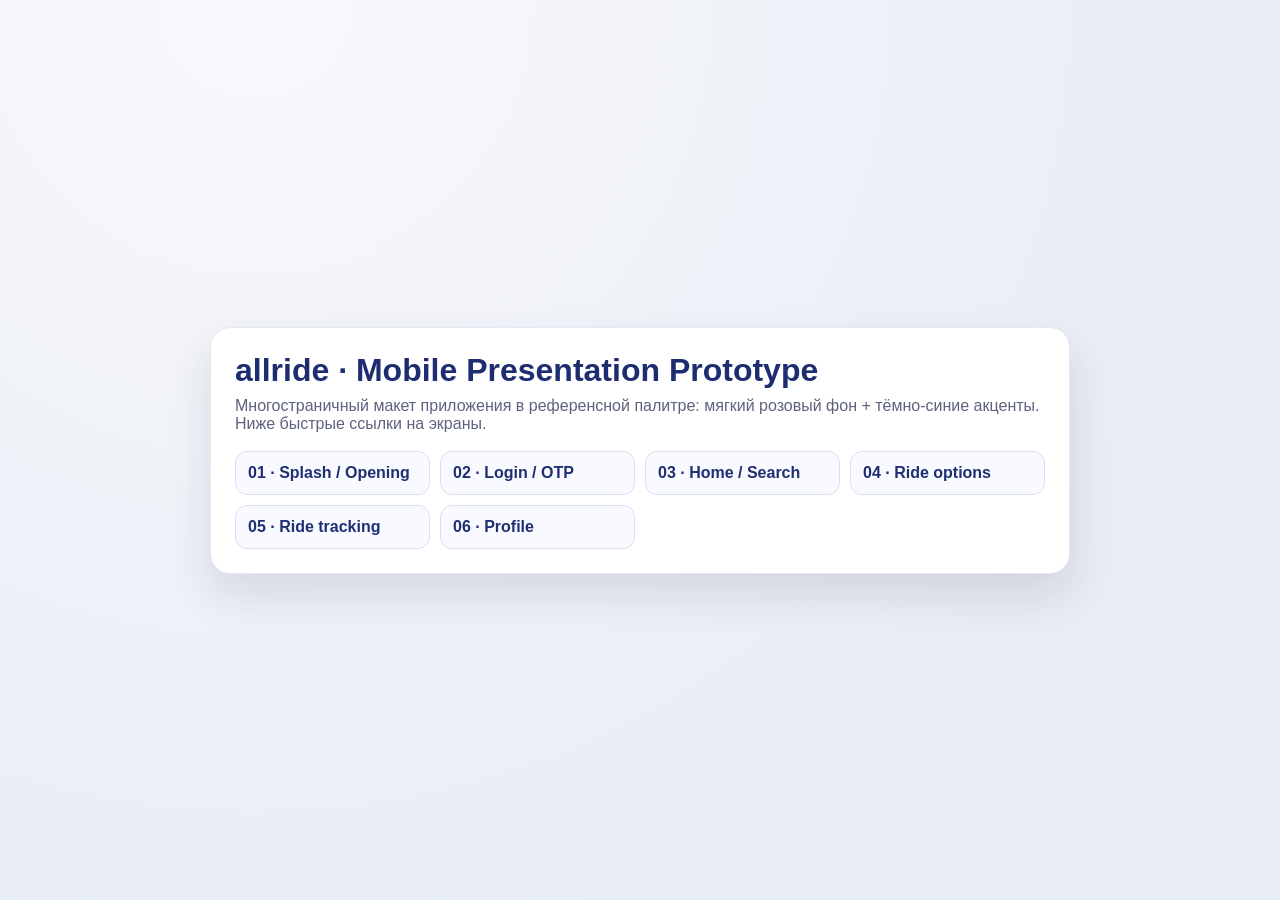
==== index.html @ 605f5a72 "feat: create multi-page mobile presentation mockup for allride" ====
<!doctype html>
<html lang="ru">
  <head>
    <meta charset="UTF-8" />
    <meta name="viewport" content="width=device-width, initial-scale=1.0" />
    <title>NCO205 · allride presentation prototype</title>
    <link rel="stylesheet" href="./assets/styles.css" />
  </head>
  <body>
    <main class="landing">
      <h1>allride · Mobile Presentation Prototype</h1>
      <p>
        Многостраничный макет приложения в референсной палитре: мягкий розовый фон + тёмно-синие акценты.
        Ниже быстрые ссылки на экраны.
      </p>

      <section class="link-grid">
        <a class="link-tile" href="./pages/splash.html">01 · Splash / Opening</a>
        <a class="link-tile" href="./pages/auth.html">02 · Login / OTP</a>
        <a class="link-tile" href="./pages/home.html">03 · Home / Search</a>
        <a class="link-tile" href="./pages/rides.html">04 · Ride options</a>
        <a class="link-tile" href="./pages/tracking.html">05 · Ride tracking</a>
        <a class="link-tile" href="./pages/profile.html">06 · Profile</a>
      </section>
    </main>
  </body>
</html>
---- assets/styles.css ----
:root {
  --bg-main: #f5b2ac;
  --bg-main-soft: #f8c4bf;
  --primary: #1f2f72;
  --primary-strong: #15204f;
  --surface: #fffdfc;
  --surface-soft: #f7f6fb;
  --text: #20243b;
  --muted: #6d7084;
  --success: #22b48a;
  --danger: #d64f5d;
  --radius-xl: 28px;
  --radius-lg: 20px;
  --radius-md: 14px;
  --radius-sm: 10px;
  --shadow-main: 0 18px 42px rgba(22, 27, 53, 0.24);
  --shadow-soft: 0 8px 20px rgba(22, 27, 53, 0.1);
  --border-soft: 1px solid rgba(20, 30, 72, 0.12);
}

* {
  box-sizing: border-box;
}

html,
body {
  margin: 0;
  min-height: 100%;
  font-family: Inter, -apple-system, BlinkMacSystemFont, "Segoe UI", Roboto, sans-serif;
  color: var(--text);
}

body {
  background: radial-gradient(circle at 20% 0%, #f8f9fc 0%, #e8ecf5 72%);
  min-height: 100dvh;
  display: grid;
  place-items: center;
  padding: 18px;
}

a {
  color: inherit;
  text-decoration: none;
}

.device-shell {
  width: min(430px, 100%);
}

.device {
  width: 100%;
  min-height: 760px;
  height: min(860px, calc(100dvh - 80px));
  border: 10px solid #101219;
  border-radius: 44px;
  background: linear-gradient(180deg, var(--bg-main) 0%, var(--bg-main-soft) 100%);
  box-shadow: var(--shadow-main);
  overflow: hidden;
  position: relative;
}

.statusbar {
  height: 44px;
  display: flex;
  align-items: center;
  justify-content: space-between;
  padding: 0 20px;
  font-size: 13px;
  font-weight: 600;
}

.statusbar__icons {
  display: flex;
  align-items: center;
  gap: 8px;
}

.statusbar__dot {
  width: 6px;
  height: 6px;
  border-radius: 999px;
  background: #1a2047;
}

.safe-area {
  height: calc(100% - 44px);
  padding: 14px 18px 22px;
  display: flex;
  flex-direction: column;
  gap: 14px;
}

.screen-splash {
  justify-content: space-between;
  padding-top: 58px;
  padding-bottom: 34px;
}

.brand-block {
  display: grid;
  justify-items: center;
  gap: 10px;
  text-align: center;
}

.brand-icon {
  width: 100px;
  height: 100px;
  border-radius: 28px;
  background: #fff;
  display: grid;
  place-items: center;
  font-size: 48px;
  box-shadow: var(--shadow-soft);
}

.brand-title {
  font-size: 46px;
  line-height: 1;
  margin: 0;
  color: var(--primary);
  letter-spacing: 0.4px;
  font-weight: 800;
}

.brand-tagline {
  margin: 0;
  font-size: 17px;
  color: rgba(24, 28, 55, 0.84);
  max-width: 270px;
}

.hint {
  text-align: center;
  font-size: 13px;
  color: rgba(31, 47, 114, 0.7);
}

.hero-card {
  min-height: 190px;
  border-radius: var(--radius-xl);
  background: linear-gradient(160deg, rgba(255, 255, 255, 0.58), rgba(255, 255, 255, 0.14)),
    linear-gradient(120deg, #d6d8e8, #f3d6cf 42%, #d8bfd8 100%);
  border: var(--border-soft);
  box-shadow: var(--shadow-soft);
  padding: 18px;
  display: flex;
  align-items: flex-end;
}

.hero-card__content {
  width: 100%;
  background: rgba(255, 255, 255, 0.76);
  border-radius: var(--radius-md);
  padding: 12px 14px;
}

.hero-label {
  margin: 0;
  color: var(--muted);
  font-size: 13px;
}

.hero-title {
  margin: 2px 0 4px;
  font-size: 34px;
  line-height: 1;
  color: var(--primary);
}

.hero-note {
  margin: 0;
  font-size: 13px;
  color: #2f355a;
}

.panel {
  background: rgba(255, 255, 255, 0.72);
  border-radius: var(--radius-xl);
  border: var(--border-soft);
  padding: 14px;
  display: grid;
  gap: 10px;
  box-shadow: var(--shadow-soft);
}

.label {
  font-size: 12px;
  font-weight: 700;
  letter-spacing: 0.3px;
  text-transform: uppercase;
  color: #2d3567;
}

.pill-input {
  background: #fff;
  border-radius: 999px;
  border: 1px solid rgba(30, 40, 90, 0.12);
  display: flex;
  align-items: center;
  padding: 0 14px;
  min-height: 48px;
}

.pill-input span {
  font-weight: 700;
  color: #2d3567;
  padding-right: 10px;
}

.pill-input input {
  border: 0;
  width: 100%;
  font: inherit;
  background: transparent;
  color: var(--text);
  outline: none;
}

.pill-input input::placeholder {
  color: #8f93a8;
}

.btn {
  border: 0;
  display: inline-flex;
  align-items: center;
  justify-content: center;
  border-radius: 999px;
  font-weight: 700;
  font-size: 15px;
  min-height: 46px;
  cursor: pointer;
  transition: transform 0.16s ease, box-shadow 0.16s ease;
}

.btn:active {
  transform: translateY(1px);
}

.btn--primary {
  background: linear-gradient(180deg, #253985 0%, #1a285f 100%);
  color: #fff;
  box-shadow: 0 8px 16px rgba(24, 36, 84, 0.3);
}

.btn--ghost {
  background: rgba(255, 255, 255, 0.8);
  color: #27336a;
  border: 1px solid rgba(39, 51, 106, 0.16);
}

.btn--lg {
  min-height: 50px;
  width: 100%;
}

.top-row {
  display: flex;
  align-items: center;
  justify-content: space-between;
  gap: 10px;
}

.title {
  margin: 0;
  font-size: 24px;
  line-height: 1.15;
  color: var(--primary-strong);
}

.subtitle {
  margin: 3px 0 0;
  font-size: 13px;
  color: #505777;
}

.icon-btn {
  width: 38px;
  height: 38px;
  border-radius: 999px;
  border: 0;
  background: #151d4c;
  color: #fff;
  display: grid;
  place-items: center;
  font-size: 18px;
}

.map-card {
  background: linear-gradient(145deg, #fcfdff 0%, #eef2ff 100%);
  border-radius: var(--radius-xl);
  border: var(--border-soft);
  min-height: 200px;
  padding: 14px;
  position: relative;
  overflow: hidden;
}

.map-card::before,
.map-card::after {
  content: "";
  position: absolute;
  border-radius: 999px;
  background: rgba(31, 47, 114, 0.09);
}

.map-card::before {
  width: 260px;
  height: 260px;
  top: -160px;
  right: -90px;
}

.map-card::after {
  width: 210px;
  height: 210px;
  bottom: -135px;
  left: -75px;
}

.route-chip {
  position: relative;
  z-index: 2;
  background: #fff;
  border-radius: 12px;
  padding: 10px 12px;
  margin-bottom: 8px;
  font-size: 13px;
  border: 1px solid rgba(27, 36, 82, 0.08);
  display: flex;
  justify-content: space-between;
  align-items: center;
}

.route-chip strong {
  display: block;
  font-size: 14px;
  margin-bottom: 2px;
}

.search-box {
  border-radius: 14px;
  background: #fff;
  border: 1px solid rgba(28, 36, 86, 0.14);
  min-height: 46px;
  padding: 0 14px;
  display: flex;
  align-items: center;
  color: #757b95;
}

.quick-grid {
  display: grid;
  grid-template-columns: repeat(3, 1fr);
  gap: 10px;
}

.quick-card {
  background: rgba(255, 255, 255, 0.84);
  border: var(--border-soft);
  border-radius: 16px;
  padding: 12px 8px;
  text-align: center;
  font-size: 12px;
  color: #2e376b;
  font-weight: 600;
  display: grid;
  gap: 6px;
}

.quick-emoji {
  font-size: 22px;
}

.bottom-tabs {
  margin-top: auto;
  background: rgba(255, 255, 255, 0.88);
  border: var(--border-soft);
  border-radius: 20px;
  padding: 8px;
  display: grid;
  grid-template-columns: repeat(4, 1fr);
  gap: 6px;
}

.bottom-tab {
  font-size: 11px;
  color: #6f7290;
  border-radius: 12px;
  min-height: 44px;
  display: grid;
  place-items: center;
  text-align: center;
  font-weight: 600;
}

.bottom-tab.is-active {
  color: #1d2964;
  background: rgba(29, 41, 100, 0.1);
}

.ride-list {
  display: grid;
  gap: 10px;
}

.ride-option {
  background: rgba(255, 255, 255, 0.85);
  border: 1px solid rgba(31, 47, 114, 0.18);
  border-radius: 16px;
  padding: 12px 14px;
  display: grid;
  gap: 5px;
  cursor: pointer;
  transition: border-color 0.15s ease, transform 0.15s ease, background 0.15s ease;
}

.ride-option:active {
  transform: scale(0.99);
}

.ride-option.is-selected {
  border-color: #1f2f72;
  background: #fff;
}

.ride-head {
  display: flex;
  justify-content: space-between;
  font-weight: 700;
}

.ride-meta {
  font-size: 12px;
  color: #636885;
}

.summary-card {
  margin-top: auto;
  background: rgba(255, 255, 255, 0.9);
  border: var(--border-soft);
  border-radius: 18px;
  padding: 14px;
  display: grid;
  gap: 10px;
}

.summary-label {
  font-size: 12px;
  text-transform: uppercase;
  color: #747994;
  letter-spacing: 0.4px;
}

.summary-price {
  margin: 0;
  font-size: 30px;
  color: #17245b;
}

.eta-pill {
  border-radius: 999px;
  background: rgba(255, 255, 255, 0.9);
  border: var(--border-soft);
  min-height: 44px;
  display: flex;
  align-items: center;
  justify-content: center;
  font-weight: 700;
  color: #233070;
}

.route-progress {
  background: rgba(255, 255, 255, 0.86);
  border-radius: 20px;
  border: var(--border-soft);
  padding: 14px;
  display: grid;
  gap: 10px;
}

.progress-row {
  display: flex;
  gap: 10px;
  align-items: flex-start;
  font-size: 13px;
}

.progress-dot {
  margin-top: 2px;
  width: 12px;
  height: 12px;
  border-radius: 999px;
  background: #bbc1dd;
}

.progress-dot.is-active {
  background: var(--success);
}

.driver-card {
  background: rgba(255, 255, 255, 0.9);
  border: var(--border-soft);
  border-radius: 20px;
  padding: 14px;
  display: grid;
  gap: 10px;
}

.driver-head {
  display: flex;
  align-items: center;
  gap: 10px;
}

.avatar {
  width: 46px;
  height: 46px;
  border-radius: 14px;
  background: linear-gradient(145deg, #1f2f72, #42539a);
  color: #fff;
  display: grid;
  place-items: center;
  font-weight: 700;
}

.driver-name {
  margin: 0;
  font-size: 16px;
}

.driver-meta {
  margin: 0;
  color: #6b7087;
  font-size: 13px;
}

.actions-row {
  display: grid;
  gap: 8px;
  grid-template-columns: repeat(2, 1fr);
}

.stat-grid {
  display: grid;
  grid-template-columns: repeat(3, 1fr);
  gap: 8px;
}

.stat-card {
  background: rgba(255, 255, 255, 0.84);
  border: var(--border-soft);
  border-radius: 14px;
  padding: 10px;
}

.stat-value {
  margin: 0;
  font-size: 20px;
  color: #1b285f;
}

.stat-label {
  margin: 2px 0 0;
  font-size: 11px;
  color: #777c95;
}

.list {
  margin: 0;
  padding: 0;
  list-style: none;
  display: grid;
  gap: 8px;
}

.list-item {
  min-height: 44px;
  border-radius: 12px;
  background: #fff;
  border: 1px solid rgba(20, 30, 72, 0.08);
  display: flex;
  align-items: center;
  justify-content: space-between;
  padding: 0 12px;
  font-size: 13px;
}

.flow-nav {
  margin-top: 10px;
  display: flex;
  align-items: center;
  justify-content: space-between;
  color: #4b4f68;
  font-size: 13px;
}

.flow-nav__link {
  color: #1f2f72;
  font-weight: 700;
}

.landing {
  width: min(860px, 100%);
  background: #fff;
  border-radius: 20px;
  padding: 24px;
  border: 1px solid #e4e8f4;
  box-shadow: 0 20px 44px rgba(25, 31, 56, 0.12);
}

.landing h1 {
  margin: 0 0 8px;
  color: #1d2d70;
}

.landing p {
  margin: 0;
  color: #5d627d;
}

.link-grid {
  margin-top: 18px;
  display: grid;
  gap: 10px;
  grid-template-columns: repeat(auto-fit, minmax(180px, 1fr));
}

.link-tile {
  border: 1px solid #dbe0f1;
  border-radius: 12px;
  padding: 12px;
  background: #f8faff;
  color: #1f2f72;
  font-weight: 600;
}

@media (max-width: 520px) {
  body {
    padding: 0;
    background: #0f1118;
  }

  .device-shell {
    width: 100%;
  }

  .device {
    min-height: 100dvh;
    height: 100dvh;
    border: 0;
    border-radius: 0;
    box-shadow: none;
  }

  .flow-nav {
    display: none;
  }

  .landing {
    min-height: 100dvh;
    border-radius: 0;
    border: 0;
    padding: 20px;
  }
}
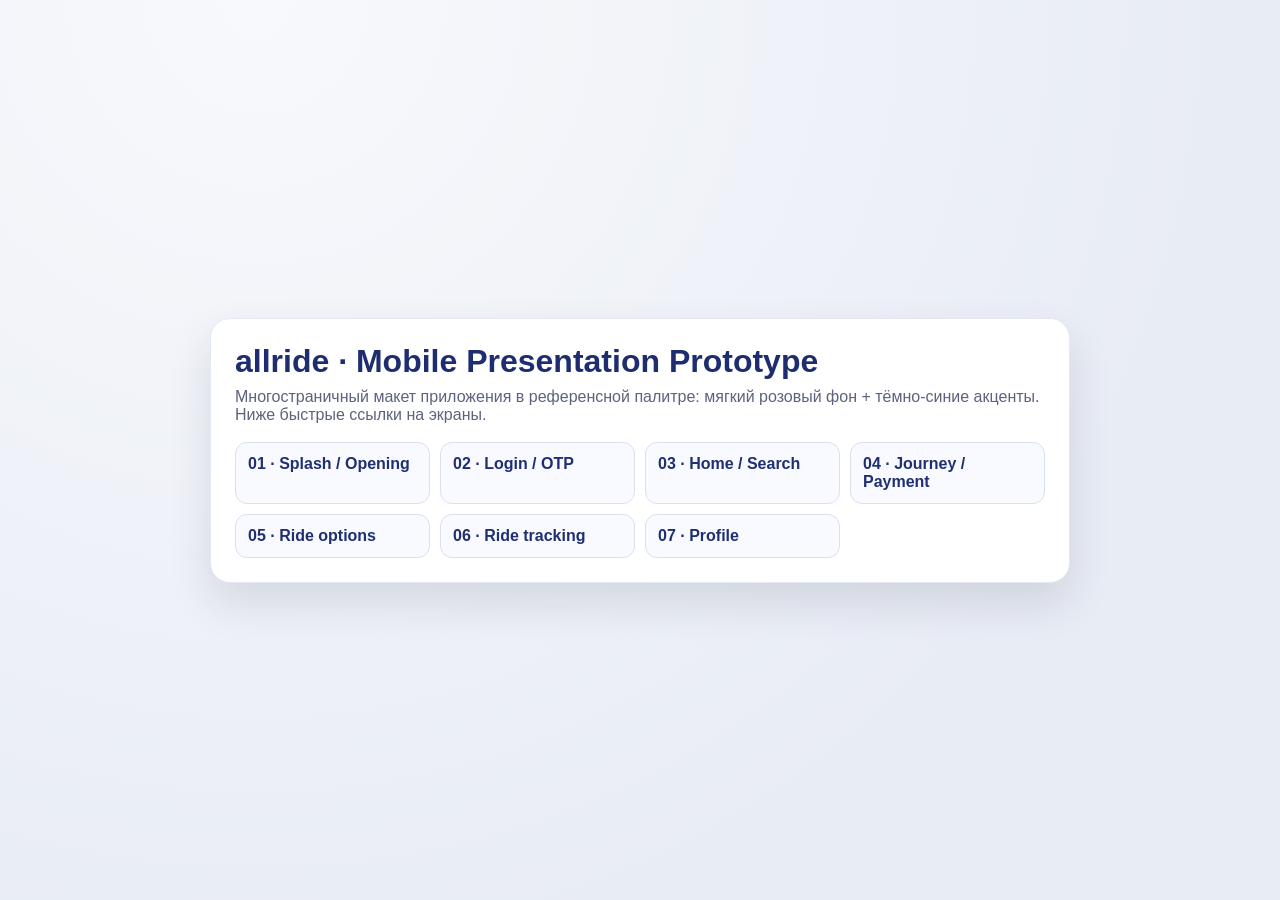
==== commit 78820027: "feat: align home and journey flow with new reference" ====
--- a/index.html
+++ b/index.html
@@ -18,9 +18,10 @@
         <a class="link-tile" href="./pages/splash.html">01 · Splash / Opening</a>
         <a class="link-tile" href="./pages/auth.html">02 · Login / OTP</a>
         <a class="link-tile" href="./pages/home.html">03 · Home / Search</a>
-        <a class="link-tile" href="./pages/rides.html">04 · Ride options</a>
-        <a class="link-tile" href="./pages/tracking.html">05 · Ride tracking</a>
-        <a class="link-tile" href="./pages/profile.html">06 · Profile</a>
+        <a class="link-tile" href="./pages/journey.html">04 · Journey / Payment</a>
+        <a class="link-tile" href="./pages/rides.html">05 · Ride options</a>
+        <a class="link-tile" href="./pages/tracking.html">06 · Ride tracking</a>
+        <a class="link-tile" href="./pages/profile.html">07 · Profile</a>
       </section>
     </main>
   </body>
--- a/assets/styles.css
+++ b/assets/styles.css
@@ -184,6 +184,11 @@
   box-shadow: var(--shadow-soft);
 }
 
+.panel--flat {
+  background: rgba(255, 255, 255, 0.62);
+  box-shadow: none;
+}
+
 .label {
   font-size: 12px;
   font-weight: 700;
@@ -285,6 +290,26 @@
   display: grid;
   place-items: center;
   font-size: 18px;
+}
+
+.top-row--compact {
+  gap: 8px;
+}
+
+.top-row--end {
+  justify-content: flex-end;
+}
+
+.title--script {
+  font-family: "Segoe Script", "Brush Script MT", cursive;
+  font-size: 37px;
+  line-height: 1.05;
+  color: #1f2f72;
+  font-weight: 700;
+}
+
+.home-screen {
+  gap: 10px;
 }
 
 .map-card {
@@ -317,6 +342,100 @@
   height: 210px;
   bottom: -135px;
   left: -75px;
+}
+
+.map-card--city,
+.map-card--route-view {
+  min-height: 210px;
+  background: linear-gradient(155deg, #f6f8ff 0%, #e8edf9 100%);
+}
+
+.map-card--city::before,
+.map-card--city::after,
+.map-card--route-view::before,
+.map-card--route-view::after {
+  opacity: 0.35;
+}
+
+.map-grid {
+  position: absolute;
+  inset: 0;
+  background:
+    repeating-linear-gradient(80deg, rgba(126, 145, 203, 0.22) 0 1px, transparent 1px 46px),
+    repeating-linear-gradient(12deg, rgba(133, 152, 209, 0.2) 0 1px, transparent 1px 44px),
+    linear-gradient(180deg, rgba(181, 198, 235, 0.22), rgba(241, 245, 255, 0.76));
+  border-radius: inherit;
+}
+
+.map-pin {
+  position: absolute;
+  left: 42%;
+  top: 48%;
+  transform: translate(-50%, -50%);
+  width: 34px;
+  height: 34px;
+  border-radius: 999px;
+  background: #fff;
+  border: 2px solid rgba(28, 39, 94, 0.16);
+  display: grid;
+  place-items: center;
+  font-size: 16px;
+  z-index: 2;
+}
+
+.map-path {
+  position: absolute;
+  left: 22%;
+  right: 20%;
+  top: 58%;
+  height: 3px;
+  border-radius: 999px;
+  background: repeating-linear-gradient(90deg, #1f2f72 0 12px, transparent 12px 18px);
+  z-index: 1;
+}
+
+.route-route {
+  position: absolute;
+  height: 4px;
+  border-radius: 999px;
+  background: #2a3f90;
+  z-index: 2;
+}
+
+.route-route--a {
+  width: 56%;
+  left: 18%;
+  top: 62%;
+  transform: rotate(-14deg);
+}
+
+.route-route--b {
+  width: 42%;
+  left: 38%;
+  top: 50%;
+  transform: rotate(8deg);
+}
+
+.route-stop {
+  position: absolute;
+  width: 14px;
+  height: 14px;
+  border-radius: 999px;
+  border: 2px solid #fff;
+  z-index: 3;
+  box-shadow: 0 3px 8px rgba(20, 34, 84, 0.25);
+}
+
+.route-stop--start {
+  left: 28%;
+  top: 66%;
+  background: #f26a74;
+}
+
+.route-stop--end {
+  left: 72%;
+  top: 47%;
+  background: #22b48a;
 }
 
 .route-chip {
@@ -350,6 +469,85 @@
   color: #757b95;
 }
 
+.location-note {
+  min-height: 58px;
+  border-radius: 14px;
+  background: rgba(255, 255, 255, 0.88);
+  border: 1px solid rgba(20, 32, 79, 0.1);
+  padding: 10px 12px;
+  display: flex;
+  gap: 10px;
+  align-items: center;
+}
+
+.location-note__icon {
+  width: 30px;
+  height: 30px;
+  border-radius: 999px;
+  background: #fff;
+  display: grid;
+  place-items: center;
+  border: 1px solid rgba(25, 37, 92, 0.12);
+}
+
+.location-note__text {
+  margin: 1px 0 0;
+  color: #545c7f;
+  font-size: 12px;
+  line-height: 1.25;
+}
+
+.search-box--action {
+  justify-content: space-between;
+  font-size: 14px;
+}
+
+.search-box__action {
+  color: #1e2b66;
+  font-weight: 700;
+}
+
+.panel--locations {
+  padding: 8px;
+}
+
+.recent-list {
+  margin: 0;
+  padding: 0;
+  list-style: none;
+  display: grid;
+  gap: 6px;
+}
+
+.recent-item {
+  min-height: 38px;
+  border-radius: 10px;
+  border: 1px solid rgba(27, 37, 85, 0.09);
+  background: rgba(255, 255, 255, 0.95);
+  display: flex;
+  align-items: center;
+  justify-content: space-between;
+  padding: 0 10px;
+  font-size: 12px;
+  color: #313b70;
+}
+
+.recent-item span:last-child {
+  color: #7b819b;
+}
+
+.promo-banner {
+  margin: -2px 0 0;
+  font-family: "Arial Black", Inter, sans-serif;
+  font-size: 22px;
+  line-height: 0.95;
+  letter-spacing: 0.6px;
+  color: #1f2f72;
+  text-align: center;
+  text-transform: uppercase;
+  opacity: 0.86;
+}
+
 .quick-grid {
   display: grid;
   grid-template-columns: repeat(3, 1fr);
@@ -373,6 +571,64 @@
   font-size: 22px;
 }
 
+.profile-screen {
+  padding-top: 18px;
+}
+
+.profile-card-soft {
+  background: rgba(255, 255, 255, 0.64);
+  border: 1px solid rgba(26, 39, 92, 0.1);
+  border-radius: 22px;
+  padding: 14px;
+  display: flex;
+  align-items: center;
+  gap: 12px;
+  box-shadow: 0 12px 26px rgba(25, 35, 84, 0.1);
+}
+
+.profile-card-soft__avatar {
+  width: 64px;
+  height: 64px;
+  border-radius: 20px;
+  background: linear-gradient(145deg, #e6f4ff, #ffffff);
+  display: grid;
+  place-items: center;
+  font-size: 30px;
+  border: 1px solid rgba(31, 47, 114, 0.1);
+}
+
+.profile-card-soft__label {
+  margin: 0;
+  font-size: 14px;
+  color: #27326a;
+  font-weight: 700;
+}
+
+.profile-card-soft__name {
+  margin: 1px 0;
+  font-size: 24px;
+  line-height: 1.1;
+  color: #152052;
+}
+
+.profile-card-soft__meta {
+  margin: 0;
+  color: #646b8a;
+  font-size: 13px;
+}
+
+.quick-grid--profile {
+  grid-template-columns: repeat(2, 1fr);
+}
+
+.quick-grid--profile .quick-card {
+  min-height: 88px;
+  display: flex;
+  flex-direction: column;
+  justify-content: center;
+  gap: 5px;
+}
+
 .bottom-tabs {
   margin-top: auto;
   background: rgba(255, 255, 255, 0.88);
@@ -398,6 +654,83 @@
 .bottom-tab.is-active {
   color: #1d2964;
   background: rgba(29, 41, 100, 0.1);
+}
+
+.journey-screen {
+  gap: 10px;
+}
+
+.route-details-card {
+  background: rgba(236, 239, 251, 0.92);
+  border: 1px solid rgba(28, 37, 85, 0.13);
+  border-radius: 18px;
+  padding: 12px;
+  display: grid;
+  gap: 8px;
+}
+
+.route-details-title {
+  margin: 0;
+  text-align: center;
+  font-size: 20px;
+  color: #1f2f72;
+  font-family: "Segoe Script", "Brush Script MT", cursive;
+}
+
+.route-point {
+  display: flex;
+  gap: 9px;
+  align-items: flex-start;
+  font-size: 12px;
+  color: #3f4465;
+}
+
+.route-point strong {
+  display: block;
+  color: #212a59;
+  font-size: 12px;
+}
+
+.route-point p {
+  margin: 0;
+  color: #6a7190;
+}
+
+.add-location {
+  border: 0;
+  border-radius: 999px;
+  min-height: 34px;
+  background: rgba(255, 255, 255, 0.85);
+  color: #2a366f;
+  font-weight: 700;
+}
+
+.payment-strip {
+  border-radius: 16px;
+  border: 1px solid rgba(116, 86, 35, 0.18);
+  background: linear-gradient(180deg, rgba(254, 243, 212, 0.94), rgba(245, 229, 188, 0.92));
+  padding: 10px;
+  display: grid;
+  gap: 8px;
+}
+
+.payment-row {
+  display: grid;
+  grid-template-columns: repeat(5, minmax(0, 1fr));
+  gap: 6px;
+}
+
+.pay-chip {
+  min-height: 30px;
+  border-radius: 8px;
+  border: 1px solid rgba(126, 101, 61, 0.2);
+  background: rgba(255, 255, 255, 0.9);
+  display: grid;
+  place-items: center;
+  font-size: 10px;
+  font-weight: 700;
+  color: #503f22;
+  text-align: center;
 }
 
 .ride-list {
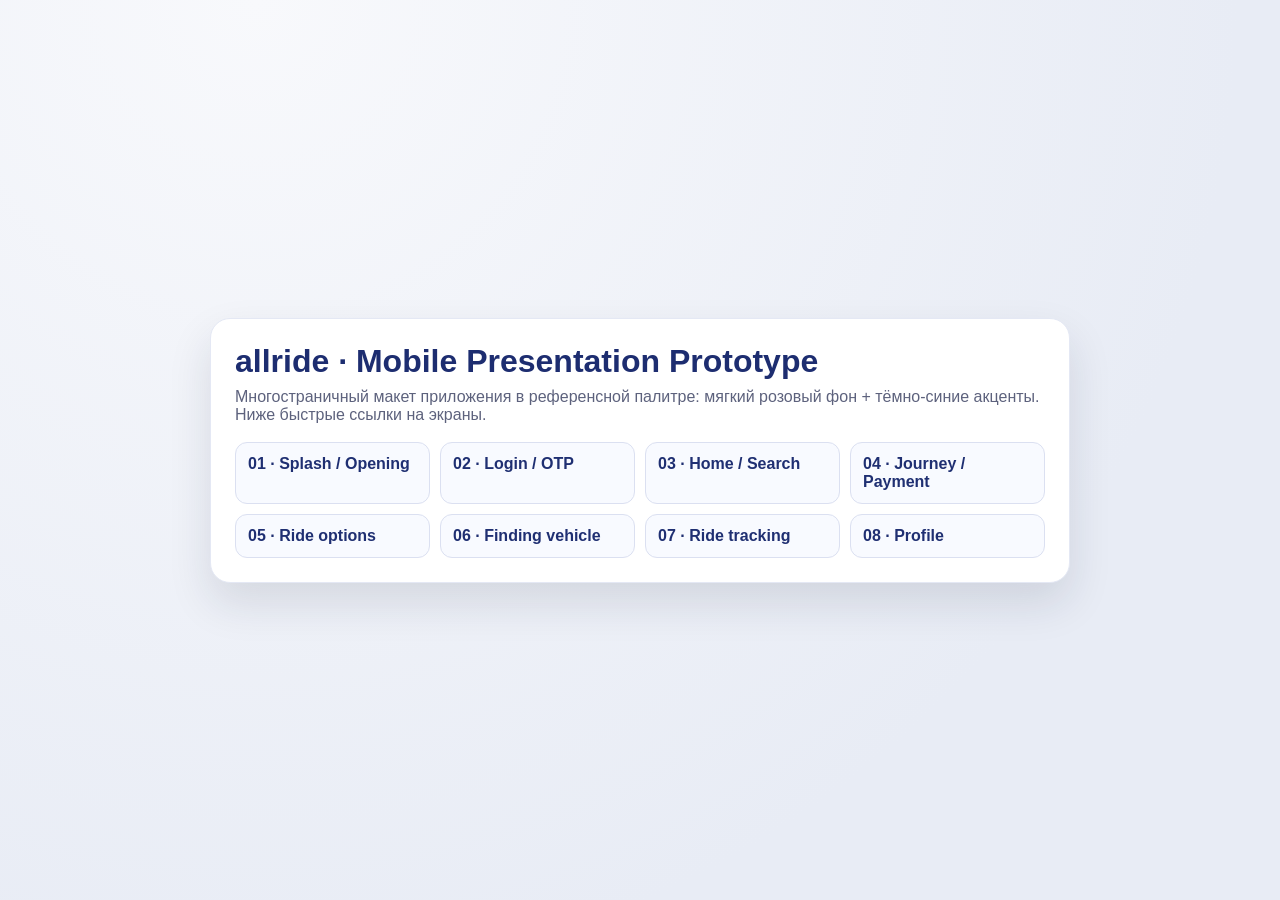
==== commit e818c0ed: "feat: add finding-vehicle stage and redesign live tracking screens" ====
--- a/index.html
+++ b/index.html
@@ -20,8 +20,9 @@
         <a class="link-tile" href="./pages/home.html">03 · Home / Search</a>
         <a class="link-tile" href="./pages/journey.html">04 · Journey / Payment</a>
         <a class="link-tile" href="./pages/rides.html">05 · Ride options</a>
-        <a class="link-tile" href="./pages/tracking.html">06 · Ride tracking</a>
-        <a class="link-tile" href="./pages/profile.html">07 · Profile</a>
+        <a class="link-tile" href="./pages/finding.html">06 · Finding vehicle</a>
+        <a class="link-tile" href="./pages/tracking.html">07 · Ride tracking</a>
+        <a class="link-tile" href="./pages/profile.html">08 · Profile</a>
       </section>
     </main>
   </body>
--- a/assets/styles.css
+++ b/assets/styles.css
@@ -255,6 +255,13 @@
   border: 1px solid rgba(39, 51, 106, 0.16);
 }
 
+.btn--book {
+  background: linear-gradient(180deg, #f4eac8 0%, #eadcae 100%);
+  border: 1px solid rgba(111, 85, 44, 0.28);
+  color: #3f2f16;
+  box-shadow: 0 4px 10px rgba(81, 59, 25, 0.18);
+}
+
 .btn--lg {
   min-height: 50px;
   width: 100%;
@@ -733,6 +740,564 @@
   text-align: center;
 }
 
+.mode-chip {
+  margin: 0;
+  min-height: 28px;
+  padding: 0 10px;
+  border-radius: 999px;
+  border: 1px solid rgba(26, 39, 91, 0.16);
+  background: rgba(255, 255, 255, 0.78);
+  display: inline-flex;
+  align-items: center;
+  color: #37407a;
+  font-size: 11px;
+  font-weight: 700;
+  letter-spacing: 0.2px;
+}
+
+.rides-screen {
+  gap: 8px;
+  overflow: auto;
+}
+
+.rides-screen .bottom-tabs {
+  margin-top: 0;
+}
+
+.rides-map {
+  min-height: 168px;
+}
+
+.fare-filter {
+  background: rgba(255, 255, 255, 0.9);
+  border: var(--border-soft);
+  border-radius: 14px;
+  padding: 8px 10px 10px;
+  display: grid;
+  gap: 6px;
+}
+
+.fare-filter__head {
+  display: flex;
+  align-items: baseline;
+  justify-content: space-between;
+}
+
+.fare-filter__value {
+  margin: 0;
+  font-size: 12px;
+  color: #5f6684;
+  letter-spacing: 0.2px;
+  font-weight: 700;
+}
+
+.fare-filter__value strong {
+  color: #1f2f72;
+  font-size: 13px;
+}
+
+.fare-filter__bounds {
+  display: flex;
+  justify-content: space-between;
+  font-size: 12px;
+  color: #3f4873;
+  font-weight: 600;
+}
+
+.fare-filter__bounds--triple {
+  display: grid;
+  grid-template-columns: auto 1fr auto;
+  align-items: center;
+}
+
+.fare-filter__bounds--triple span:nth-child(2) {
+  justify-self: center;
+  color: #1f2f72;
+  font-weight: 700;
+}
+
+.range-stack {
+  display: grid;
+  gap: 4px;
+}
+
+.range-slider {
+  width: 100%;
+  accent-color: #24367f;
+  margin: 0;
+}
+
+.fare-browser {
+  border: 1px solid rgba(31, 47, 114, 0.18);
+  border-radius: 16px;
+  background: linear-gradient(180deg, rgba(198, 157, 190, 0.52), rgba(196, 156, 188, 0.44));
+  display: grid;
+  grid-template-columns: 92px 1fr;
+  overflow: hidden;
+  min-height: 236px;
+}
+
+.fare-cats {
+  background: rgba(255, 255, 255, 0.52);
+  display: grid;
+  align-content: start;
+  gap: 4px;
+  padding: 6px;
+}
+
+.fare-cat {
+  min-height: 30px;
+  border-radius: 8px;
+  background: transparent;
+  color: #262f5e;
+  font-weight: 700;
+  font-size: 11px;
+  text-align: left;
+  padding: 7px;
+  line-height: 1.12;
+  transition: background 0.16s ease, color 0.16s ease;
+}
+
+.fare-cat.is-in-range {
+  background: rgba(117, 73, 153, 0.28);
+  color: #2c1d4f;
+}
+
+.fare-results {
+  padding: 6px;
+  display: grid;
+  gap: 8px;
+  overflow: auto;
+}
+
+.fare-group {
+  background: rgba(255, 255, 255, 0.78);
+  border: 1px solid rgba(32, 43, 92, 0.14);
+  border-radius: 10px;
+  overflow: hidden;
+}
+
+.fare-group__title {
+  margin: 0;
+  padding: 5px 8px;
+  font-size: 12px;
+  color: #1e2d69;
+  border-bottom: 1px solid rgba(29, 40, 92, 0.12);
+}
+
+.fare-row {
+  display: grid;
+  grid-template-columns: auto 1fr auto auto;
+  align-items: center;
+  gap: 7px;
+  min-height: 32px;
+  padding: 0 8px;
+  font-size: 11px;
+  color: #24306d;
+  border-bottom: 1px solid rgba(25, 36, 84, 0.09);
+  cursor: pointer;
+  transition: background 0.15s ease, opacity 0.15s ease;
+}
+
+.fare-row:last-child {
+  border-bottom: 0;
+}
+
+.fare-row:not(.is-in-range):not(.is-manual) {
+  opacity: 0.8;
+}
+
+.fare-row.is-in-range,
+.fare-row.is-manual {
+  background: rgba(120, 78, 161, 0.14);
+  opacity: 1;
+}
+
+.fare-row__name {
+  line-height: 1.15;
+}
+
+.fare-row__price {
+  font-weight: 700;
+  color: #1e2d69;
+}
+
+.fare-check {
+  margin: 0;
+  width: 13px;
+  height: 13px;
+  border-radius: 2px;
+  border: 1px solid #2d3252;
+  background: #fff;
+  appearance: none;
+  -webkit-appearance: none;
+}
+
+.fare-check:checked {
+  background: #0f0f12;
+  border-color: #0f0f12;
+}
+
+.fare-row.is-in-range .fare-check {
+  background: #0f0f12;
+  border-color: #0f0f12;
+}
+
+.fare-row.is-manual .fare-check {
+  background: #0f0f12;
+  border-color: #0f0f12;
+  box-shadow: 0 0 0 1px rgba(125, 83, 162, 0.5) inset;
+}
+
+.provider-badge {
+  width: 18px;
+  height: 18px;
+  border-radius: 999px;
+  display: grid;
+  place-items: center;
+  font-size: 8px;
+  font-weight: 800;
+  color: #fff;
+}
+
+.provider-badge--amber {
+  background: #f1a63d;
+}
+
+.provider-badge--mint {
+  background: #25b685;
+}
+
+.provider-badge--lime {
+  background: #52b24b;
+}
+
+.provider-badge--red {
+  background: #d44a5d;
+}
+
+.provider-badge--orange {
+  background: #e38a30;
+}
+
+.finding-screen,
+.tracking-live-screen {
+  gap: 0;
+  padding-top: 10px;
+  overflow: auto;
+}
+
+.journey-mini {
+  background: rgba(222, 229, 248, 0.9);
+  border: 1px solid rgba(30, 41, 92, 0.12);
+  border-radius: 16px 16px 0 0;
+  padding: 8px 10px;
+  display: grid;
+  gap: 7px;
+}
+
+.journey-mini__title {
+  margin: 0;
+  text-align: center;
+  font-size: 21px;
+  color: #1c2b68;
+  font-family: "Segoe Script", "Brush Script MT", cursive;
+  line-height: 1;
+}
+
+.journey-mini__point {
+  display: flex;
+  gap: 7px;
+  align-items: flex-start;
+  font-size: 11px;
+  color: #6c7191;
+}
+
+.journey-mini__point strong {
+  display: block;
+  color: #2d3566;
+  font-size: 11px;
+}
+
+.journey-mini__point p {
+  margin: 0;
+  color: #7c82a0;
+}
+
+.journey-mini__add {
+  min-height: 27px;
+  border-radius: 999px;
+  border: 0;
+  background: rgba(255, 255, 255, 0.76);
+  color: #2f3a72;
+  font-size: 12px;
+  font-weight: 700;
+  justify-self: start;
+  padding: 0 10px;
+}
+
+.finding-panel {
+  min-height: 126px;
+  background: rgba(248, 182, 175, 0.78);
+  border-left: 1px solid rgba(31, 47, 114, 0.1);
+  border-right: 1px solid rgba(31, 47, 114, 0.1);
+  border-bottom: 1px solid rgba(31, 47, 114, 0.1);
+  display: grid;
+  place-items: center;
+  gap: 8px;
+  align-content: center;
+}
+
+.finding-panel__title {
+  margin: 0;
+  font-family: "Segoe Script", "Brush Script MT", cursive;
+  font-size: 24px;
+  color: #1e2d69;
+  line-height: 1;
+}
+
+.finding-loader {
+  display: flex;
+  align-items: center;
+  gap: 8px;
+}
+
+.finding-loader__car {
+  font-size: 25px;
+}
+
+.finding-loader__dot {
+  width: 9px;
+  height: 9px;
+  border-radius: 999px;
+  background: #d6f6ff;
+  animation: findingPulse 1.1s ease-in-out infinite;
+}
+
+.finding-loader__dot:nth-child(2) {
+  animation-delay: 0.1s;
+}
+
+.finding-loader__dot:nth-child(3) {
+  animation-delay: 0.2s;
+}
+
+.finding-loader__dot:nth-child(4) {
+  animation-delay: 0.3s;
+}
+
+@keyframes findingPulse {
+  0%,
+  100% {
+    transform: scale(0.78);
+    opacity: 0.55;
+  }
+  50% {
+    transform: scale(1.05);
+    opacity: 1;
+  }
+}
+
+.finder-board {
+  border: 1px solid rgba(31, 47, 114, 0.18);
+  border-top: 0;
+  border-radius: 0 0 16px 16px;
+  background: linear-gradient(180deg, rgba(198, 157, 190, 0.52), rgba(196, 156, 188, 0.44));
+  display: grid;
+  grid-template-columns: 98px 1fr;
+  overflow: hidden;
+  min-height: 238px;
+}
+
+.finder-cats {
+  background: rgba(255, 255, 255, 0.52);
+  display: grid;
+  align-content: start;
+  gap: 4px;
+  padding: 6px;
+}
+
+.finder-cat {
+  min-height: 28px;
+  border-radius: 8px;
+  color: #2a325f;
+  font-weight: 700;
+  font-size: 11px;
+  padding: 7px;
+  line-height: 1.05;
+}
+
+.finder-list {
+  background: rgba(255, 255, 255, 0.45);
+  display: grid;
+  align-content: start;
+}
+
+.finder-row {
+  display: grid;
+  grid-template-columns: auto 1fr auto auto;
+  align-items: center;
+  gap: 7px;
+  min-height: 34px;
+  padding: 0 8px;
+  font-size: 11px;
+  color: #24306d;
+  border-bottom: 1px solid rgba(25, 36, 84, 0.09);
+}
+
+.finder-row:last-child {
+  border-bottom: 0;
+}
+
+.finder-row__name {
+  line-height: 1.15;
+}
+
+.finder-row__price {
+  font-weight: 700;
+  color: #1e2d69;
+}
+
+.map-card--live {
+  min-height: 198px;
+  border-radius: 0;
+  border-left: 1px solid rgba(31, 47, 114, 0.1);
+  border-right: 1px solid rgba(31, 47, 114, 0.1);
+}
+
+.map-card--live::before,
+.map-card--live::after {
+  opacity: 0.28;
+}
+
+.map-card__menu {
+  position: absolute;
+  right: 10px;
+  top: 10px;
+  z-index: 4;
+}
+
+.live-road {
+  position: absolute;
+  height: 4px;
+  border-radius: 999px;
+  background: #2b3e8f;
+  z-index: 2;
+}
+
+.live-road--a {
+  width: 62%;
+  left: 14%;
+  top: 72%;
+  transform: rotate(-13deg);
+}
+
+.live-road--b {
+  width: 38%;
+  left: 42%;
+  top: 61%;
+  transform: rotate(10deg);
+}
+
+.live-car {
+  position: absolute;
+  left: 43%;
+  top: 74%;
+  transform: translate(-50%, -50%);
+  z-index: 3;
+  font-size: 21px;
+}
+
+.driver-status-strip {
+  min-height: 38px;
+  border-left: 1px solid rgba(31, 47, 114, 0.1);
+  border-right: 1px solid rgba(31, 47, 114, 0.1);
+  border-bottom: 1px solid rgba(31, 47, 114, 0.1);
+  background: rgba(255, 255, 255, 0.9);
+  display: flex;
+  align-items: center;
+  justify-content: space-between;
+  padding: 0 12px;
+  color: #1e2d69;
+  font-family: "Segoe Script", "Brush Script MT", cursive;
+  font-size: 22px;
+}
+
+.driver-status-strip strong {
+  font-family: Inter, sans-serif;
+  font-size: 15px;
+}
+
+.driver-sheet {
+  border: 1px solid rgba(31, 47, 114, 0.12);
+  border-top: 0;
+  background: rgba(255, 255, 255, 0.95);
+  padding: 12px;
+  display: grid;
+  gap: 8px;
+}
+
+.driver-sheet__head {
+  display: flex;
+  justify-content: space-between;
+  gap: 10px;
+}
+
+.driver-sheet__plate {
+  margin: 0;
+  color: #1c2a67;
+  font-size: 29px;
+  line-height: 1;
+}
+
+.driver-sheet__car,
+.driver-sheet__meta {
+  margin: 2px 0 0;
+  color: #4f5677;
+  font-size: 13px;
+}
+
+.driver-sheet__fare {
+  min-height: 36px;
+  border: 1px solid rgba(29, 39, 89, 0.13);
+  border-radius: 10px;
+  padding: 0 10px;
+  display: flex;
+  align-items: center;
+  justify-content: space-between;
+  font-weight: 700;
+  color: #232e68;
+}
+
+.driver-chat {
+  min-height: 38px;
+  border: 1px solid rgba(29, 39, 89, 0.13);
+  border-radius: 999px;
+  padding: 0 4px 0 12px;
+  display: flex;
+  align-items: center;
+  justify-content: space-between;
+  color: #848aa4;
+  font-size: 13px;
+}
+
+.driver-chat__call {
+  width: 30px;
+  height: 30px;
+  border-radius: 999px;
+  border: 0;
+  background: #101216;
+  color: #fff;
+  font-size: 16px;
+}
+
+.avatar--small {
+  width: 40px;
+  height: 40px;
+  border-radius: 12px;
+  font-size: 12px;
+}
+
 .ride-list {
   display: grid;
   gap: 10px;
@@ -777,6 +1342,15 @@
   padding: 14px;
   display: grid;
   gap: 10px;
+}
+
+.summary-card--compact {
+  margin-top: 0;
+  padding: 10px 12px 12px;
+}
+
+.summary-card--compact .summary-price {
+  font-size: 24px;
 }
 
 .summary-label {
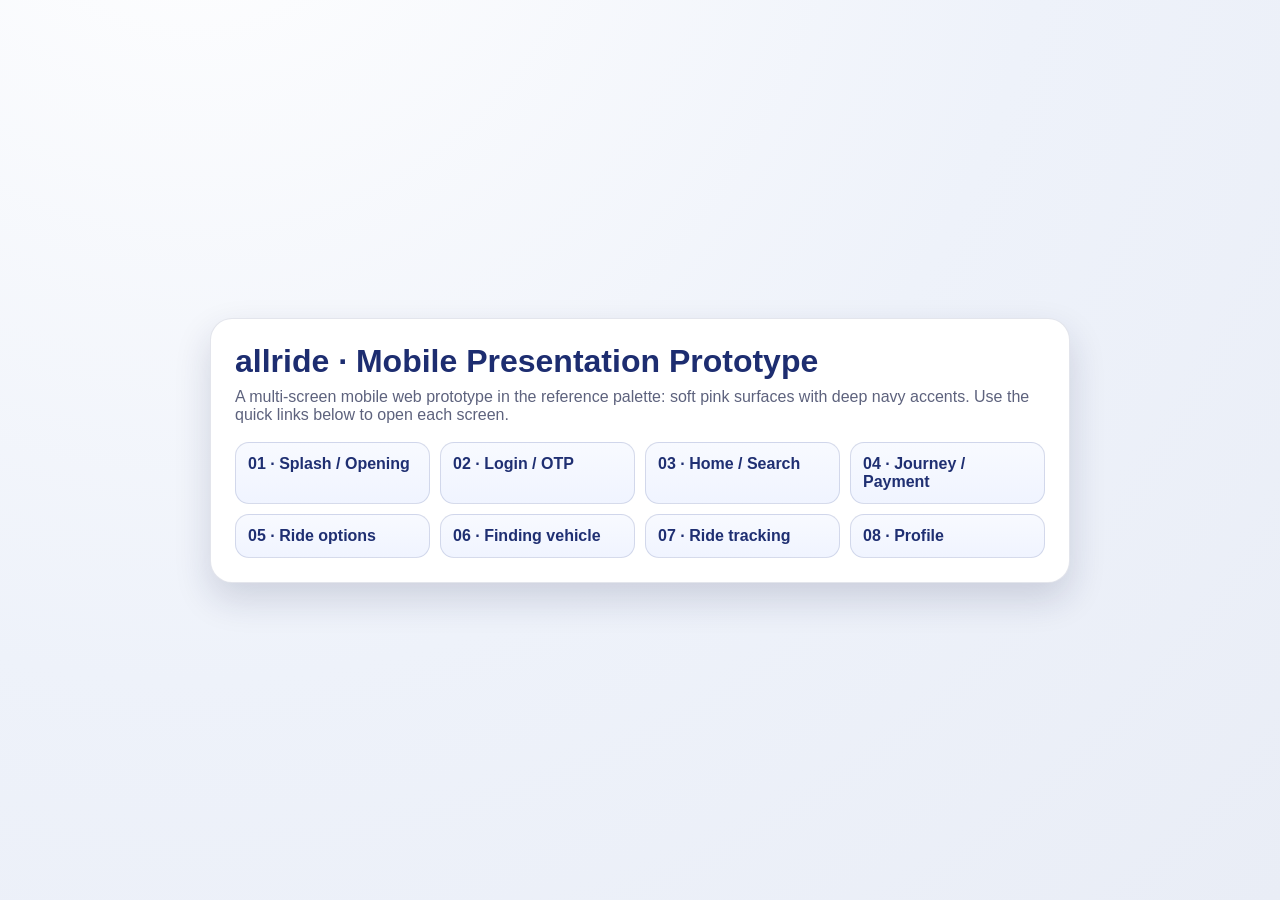
==== commit c8773853: "feat: convert app to full English and apply polished mobile UI refresh" ====
--- a/index.html
+++ b/index.html
@@ -1,5 +1,5 @@
 <!doctype html>
-<html lang="ru">
+<html lang="en">
   <head>
     <meta charset="UTF-8" />
     <meta name="viewport" content="width=device-width, initial-scale=1.0" />
@@ -10,8 +10,8 @@
     <main class="landing">
       <h1>allride · Mobile Presentation Prototype</h1>
       <p>
-        Многостраничный макет приложения в референсной палитре: мягкий розовый фон + тёмно-синие акценты.
-        Ниже быстрые ссылки на экраны.
+        A multi-screen mobile web prototype in the reference palette: soft pink surfaces with deep navy accents.
+        Use the quick links below to open each screen.
       </p>
 
       <section class="link-grid">
--- a/assets/styles.css
+++ b/assets/styles.css
@@ -197,6 +197,19 @@
   color: #2d3567;
 }
 
+.form-error {
+  min-height: 17px;
+  margin: -2px 2px 0;
+  color: #b9384a;
+  font-size: 12px;
+  opacity: 0;
+  transition: opacity 0.15s ease;
+}
+
+.form-error.is-visible {
+  opacity: 1;
+}
+
 .pill-input {
   background: #fff;
   border-radius: 999px;
@@ -474,6 +487,13 @@
   display: flex;
   align-items: center;
   color: #757b95;
+}
+
+button.search-box {
+  width: 100%;
+  font: inherit;
+  cursor: pointer;
+  text-align: left;
 }
 
 .location-note {
@@ -738,6 +758,15 @@
   font-weight: 700;
   color: #503f22;
   text-align: center;
+  appearance: none;
+  -webkit-appearance: none;
+  cursor: pointer;
+}
+
+.pay-chip.is-active {
+  border-color: rgba(47, 66, 143, 0.5);
+  box-shadow: inset 0 0 0 1px rgba(47, 66, 143, 0.26);
+  color: #253581;
 }
 
 .mode-chip {
@@ -753,6 +782,23 @@
   font-size: 11px;
   font-weight: 700;
   letter-spacing: 0.2px;
+  appearance: none;
+  -webkit-appearance: none;
+  cursor: pointer;
+}
+
+.rides-toolbar {
+  display: flex;
+  align-items: center;
+  justify-content: space-between;
+  gap: 8px;
+}
+
+.rides-selected {
+  margin: 0;
+  font-size: 11px;
+  color: #4f5780;
+  font-weight: 600;
 }
 
 .rides-screen {
@@ -985,6 +1031,11 @@
   gap: 0;
   padding-top: 10px;
   overflow: auto;
+}
+
+.finding-screen .btn--book,
+.tracking-live-screen .btn--primary {
+  margin-top: 10px;
 }
 
 .journey-mini {
@@ -1543,6 +1594,27 @@
   font-weight: 600;
 }
 
+.demo-toast {
+  position: fixed;
+  left: 50%;
+  bottom: 24px;
+  transform: translate(-50%, 20px);
+  background: rgba(16, 21, 44, 0.9);
+  color: #fff;
+  border-radius: 999px;
+  padding: 10px 14px;
+  font-size: 12px;
+  font-weight: 600;
+  z-index: 99;
+  opacity: 0;
+  transition: transform 0.2s ease, opacity 0.2s ease;
+}
+
+.demo-toast.is-visible {
+  transform: translate(-50%, 0);
+  opacity: 1;
+}
+
 @media (max-width: 520px) {
   body {
     padding: 0;
@@ -1572,3 +1644,321 @@
     padding: 20px;
   }
 }
+
+/* ===== Design refresh: professional mobile app polish ===== */
+:root {
+  --app-bg-soft: #f7f3fb;
+  --app-bg-main: linear-gradient(180deg, #f6adae 0%, #f5bbb6 55%, #f6c8c2 100%);
+  --app-surface: rgba(255, 255, 255, 0.84);
+  --app-surface-strong: #ffffff;
+  --app-accent: #1d2d72;
+  --app-accent-strong: #15214f;
+  --app-text: #1f2748;
+  --app-muted: #667198;
+  --app-border: 1px solid rgba(28, 42, 99, 0.12);
+  --app-shadow: 0 14px 36px rgba(18, 26, 61, 0.18);
+  --app-radius-xl: 24px;
+  --app-radius-lg: 18px;
+  --app-radius-md: 14px;
+}
+
+body {
+  background: radial-gradient(circle at 15% -20%, #ffffff 0%, #eef2fa 56%, #e9edf6 100%);
+  color: var(--app-text);
+}
+
+.device {
+  border-color: #151923;
+  background: var(--app-bg-main);
+}
+
+.statusbar {
+  color: #202953;
+  font-weight: 700;
+}
+
+.safe-area {
+  gap: 12px;
+}
+
+.title,
+.title--script,
+.route-details-title,
+.journey-mini__title,
+.finding-panel__title,
+.driver-status-strip {
+  font-family: Inter, -apple-system, BlinkMacSystemFont, 'Segoe UI', sans-serif;
+}
+
+.title {
+  font-size: 22px;
+  line-height: 1.15;
+  letter-spacing: -0.2px;
+  color: var(--app-accent-strong);
+}
+
+.title--script {
+  font-size: 24px;
+  font-weight: 700;
+  color: var(--app-accent-strong);
+}
+
+.subtitle,
+.hero-note,
+.driver-meta,
+.driver-sheet__meta,
+.journey-mini__point p,
+.route-point p,
+.location-note__text {
+  color: var(--app-muted);
+}
+
+.brand-icon {
+  width: 92px;
+  height: 92px;
+  border-radius: 24px;
+  background: var(--app-surface-strong);
+  box-shadow: 0 12px 24px rgba(24, 35, 86, 0.14);
+}
+
+.brand-title {
+  font-size: 44px;
+  color: var(--app-accent-strong);
+}
+
+.brand-tagline {
+  color: #4a557d;
+}
+
+.hero-card,
+.route-details-card,
+.summary-card,
+.driver-card,
+.panel,
+.location-note,
+.fare-filter,
+.payment-strip,
+.journey-mini,
+.driver-sheet {
+  border: var(--app-border);
+  box-shadow: var(--app-shadow);
+  background: var(--app-surface);
+}
+
+.panel,
+.route-details-card,
+.driver-card,
+.summary-card,
+.driver-sheet,
+.fare-filter,
+.payment-strip,
+.journey-mini {
+  border-radius: var(--app-radius-lg);
+}
+
+.map-card {
+  border: var(--app-border);
+  border-radius: var(--app-radius-xl);
+  box-shadow: var(--app-shadow);
+}
+
+.map-card--live {
+  border-radius: var(--app-radius-lg) var(--app-radius-lg) 0 0;
+}
+
+.map-card__menu,
+.icon-btn {
+  width: 36px;
+  height: 36px;
+  background: #101638;
+  box-shadow: 0 6px 14px rgba(17, 24, 57, 0.3);
+}
+
+.search-box,
+.pill-input {
+  background: rgba(255, 255, 255, 0.96);
+  border: var(--app-border);
+  min-height: 48px;
+}
+
+.search-box {
+  transition: transform 0.16s ease, box-shadow 0.16s ease;
+}
+
+button.search-box:hover,
+button.search-box:focus-visible {
+  transform: translateY(-1px);
+  box-shadow: 0 10px 20px rgba(25, 36, 83, 0.14);
+}
+
+.btn {
+  min-height: 48px;
+  border-radius: 999px;
+  letter-spacing: 0.1px;
+}
+
+.btn--primary {
+  background: linear-gradient(180deg, #263a89 0%, #1a285f 100%);
+}
+
+.btn--book {
+  background: linear-gradient(180deg, #f7efcf 0%, #efe2ba 100%);
+}
+
+.bottom-tabs {
+  border-radius: 18px;
+  border: var(--app-border);
+  background: rgba(255, 255, 255, 0.9);
+  box-shadow: 0 8px 20px rgba(20, 31, 74, 0.12);
+}
+
+.bottom-tab {
+  min-height: 42px;
+  font-size: 10.5px;
+}
+
+.bottom-tab.is-active {
+  background: rgba(29, 44, 108, 0.12);
+  color: var(--app-accent-strong);
+}
+
+.rides-toolbar {
+  background: rgba(255, 255, 255, 0.62);
+  border: var(--app-border);
+  border-radius: 999px;
+  padding: 6px;
+}
+
+.mode-chip {
+  min-height: 30px;
+  background: rgba(255, 255, 255, 0.94);
+  border: var(--app-border);
+}
+
+.rides-selected {
+  padding-right: 8px;
+  white-space: nowrap;
+}
+
+.fare-browser,
+.finder-board {
+  border-radius: var(--app-radius-lg);
+  border: var(--app-border);
+  box-shadow: var(--app-shadow);
+  background: linear-gradient(180deg, rgba(197, 157, 189, 0.5), rgba(193, 151, 186, 0.36));
+}
+
+.fare-cats,
+.finder-cats {
+  background: rgba(255, 255, 255, 0.55);
+}
+
+.fare-cat,
+.finder-cat {
+  border-radius: 10px;
+}
+
+.fare-cat.is-in-range {
+  background: rgba(102, 63, 140, 0.24);
+}
+
+.fare-group {
+  border-radius: 12px;
+  border: var(--app-border);
+  background: rgba(255, 255, 255, 0.82);
+}
+
+.fare-row,
+.finder-row {
+  min-height: 34px;
+}
+
+.fare-row.is-in-range,
+.fare-row.is-manual {
+  background: rgba(111, 74, 151, 0.15);
+}
+
+.finding-panel {
+  border-radius: var(--app-radius-lg);
+  background: rgba(245, 175, 169, 0.72);
+  border: var(--app-border);
+  box-shadow: var(--app-shadow);
+}
+
+.finding-panel__title {
+  font-size: 22px;
+  font-weight: 700;
+  letter-spacing: -0.1px;
+  color: var(--app-accent-strong);
+}
+
+.driver-status-strip {
+  border: var(--app-border);
+  border-radius: var(--app-radius-md);
+  box-shadow: var(--app-shadow);
+  background: rgba(255, 255, 255, 0.92);
+  font-size: 17px;
+  font-weight: 600;
+  color: var(--app-accent-strong);
+}
+
+.driver-sheet__plate {
+  font-size: 28px;
+}
+
+.driver-chat {
+  background: rgba(255, 255, 255, 0.92);
+}
+
+.driver-chat__call {
+  background: #11162f;
+}
+
+.profile-card-soft {
+  background: rgba(255, 255, 255, 0.74);
+  border: var(--app-border);
+}
+
+.quick-card,
+.stat-card,
+.list-item,
+.route-chip {
+  border: var(--app-border);
+  background: rgba(255, 255, 255, 0.92);
+}
+
+.flow-nav {
+  margin-top: 12px;
+  padding: 0 4px;
+  font-size: 12px;
+}
+
+.flow-nav__link {
+  color: var(--app-accent-strong);
+}
+
+.landing {
+  border-radius: 22px;
+  border: 1px solid rgba(30, 42, 96, 0.12);
+  box-shadow: 0 16px 36px rgba(24, 34, 74, 0.16);
+}
+
+.link-tile {
+  border-radius: 14px;
+  border: 1px solid rgba(37, 56, 132, 0.16);
+  background: linear-gradient(180deg, #f8faff, #f0f4ff);
+}
+
+@media (max-width: 520px) {
+  body {
+    background: #0f1118;
+  }
+
+  .device {
+    background: var(--app-bg-main);
+  }
+
+  .safe-area {
+    padding: 12px 14px 16px;
+  }
+}
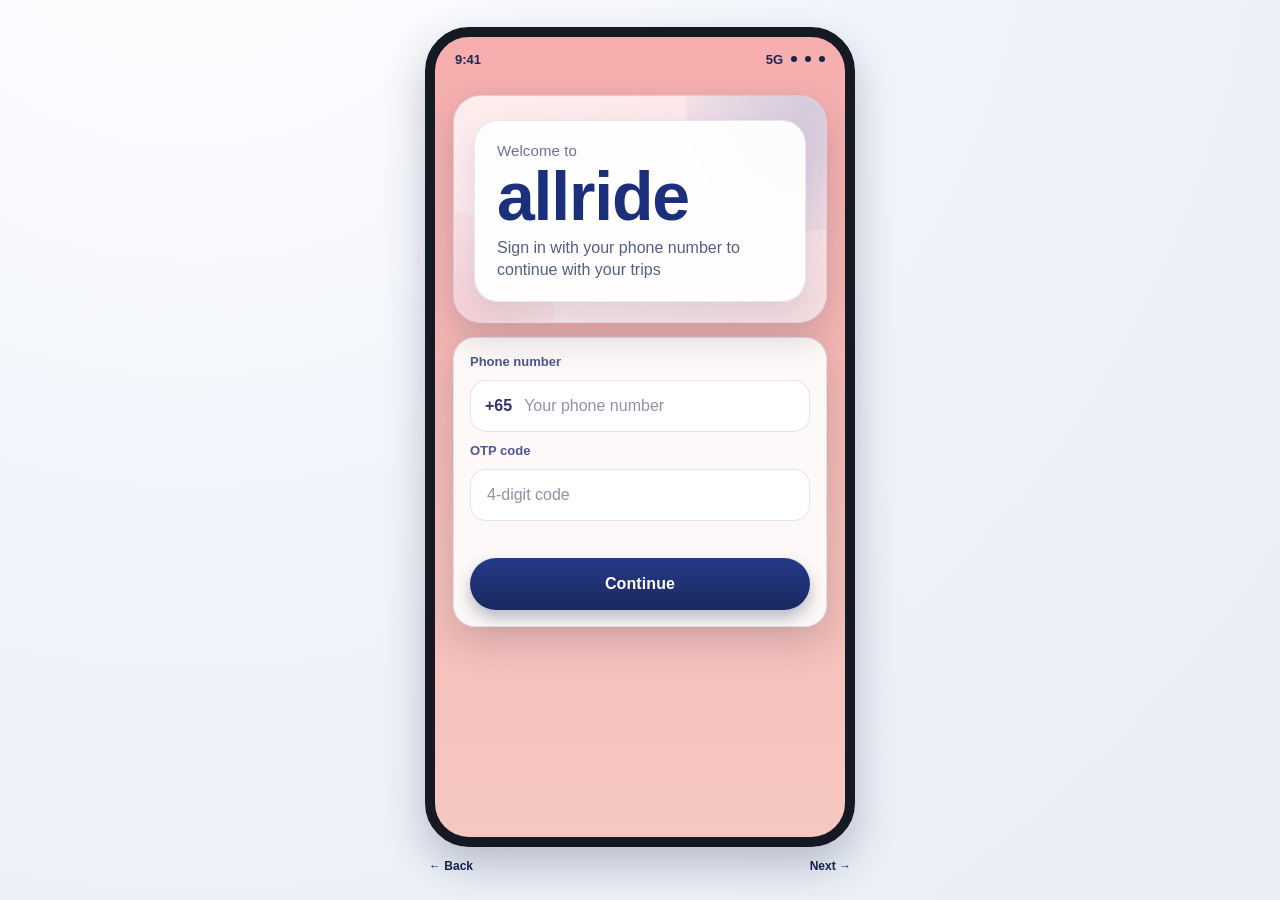
==== commit 30be2f79: "feat: make auth screen the default app start page" ====
--- a/index.html
+++ b/index.html
@@ -3,27 +3,28 @@
   <head>
     <meta charset="UTF-8" />
     <meta name="viewport" content="width=device-width, initial-scale=1.0" />
-    <title>NCO205 · allride presentation prototype</title>
-    <link rel="stylesheet" href="./assets/styles.css" />
+    <title>allride · Redirecting</title>
+    <meta http-equiv="refresh" content="0; url=./pages/auth.html" />
+    <style>
+      body {
+        margin: 0;
+        min-height: 100dvh;
+        display: grid;
+        place-items: center;
+        font-family: Inter, -apple-system, BlinkMacSystemFont, 'Segoe UI', sans-serif;
+        background: #f4b8b4;
+        color: #1a2a66;
+      }
+      a {
+        color: inherit;
+        font-weight: 700;
+      }
+    </style>
+    <script>
+      window.location.replace('./pages/auth.html');
+    </script>
   </head>
   <body>
-    <main class="landing">
-      <h1>allride · Mobile Presentation Prototype</h1>
-      <p>
-        A multi-screen mobile web prototype in the reference palette: soft pink surfaces with deep navy accents.
-        Use the quick links below to open each screen.
-      </p>
-
-      <section class="link-grid">
-        <a class="link-tile" href="./pages/splash.html">01 · Splash / Opening</a>
-        <a class="link-tile" href="./pages/auth.html">02 · Login / OTP</a>
-        <a class="link-tile" href="./pages/home.html">03 · Home / Search</a>
-        <a class="link-tile" href="./pages/journey.html">04 · Journey / Payment</a>
-        <a class="link-tile" href="./pages/rides.html">05 · Ride options</a>
-        <a class="link-tile" href="./pages/finding.html">06 · Finding vehicle</a>
-        <a class="link-tile" href="./pages/tracking.html">07 · Ride tracking</a>
-        <a class="link-tile" href="./pages/profile.html">08 · Profile</a>
-      </section>
-    </main>
+    <p>Opening app… <a href="./pages/auth.html">Tap here if it does not redirect.</a></p>
   </body>
 </html>
